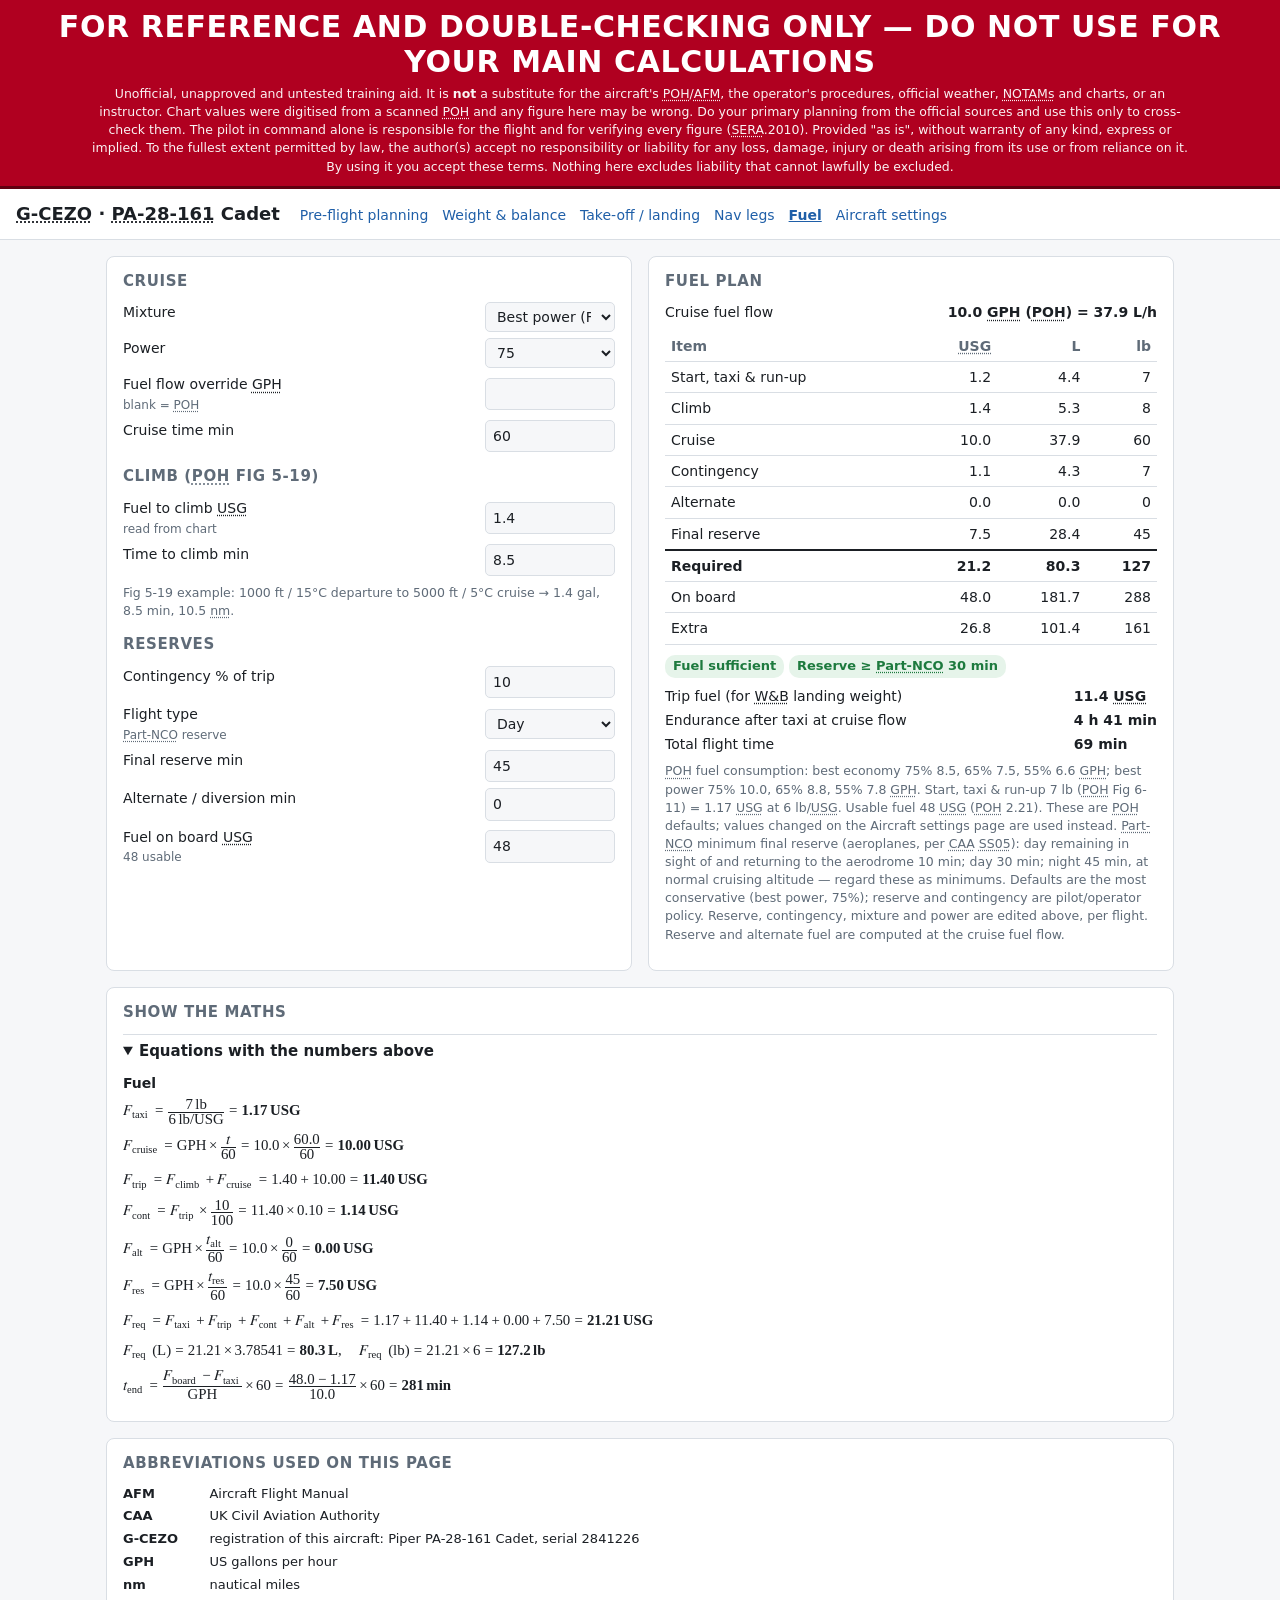
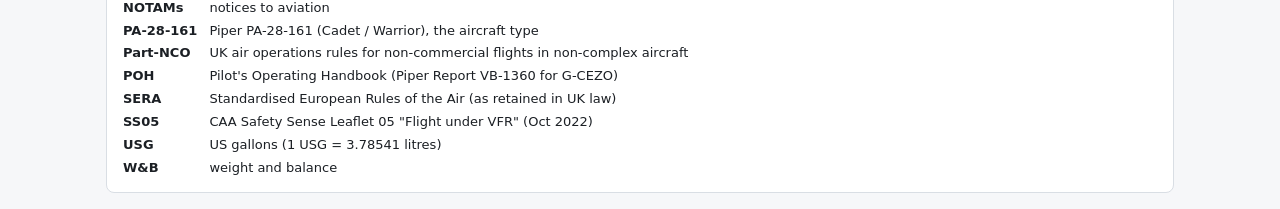
==== tools/fuel.html @ 7f7208da "Add G-CEZO web planning tools Pre-flight planning, weight & balance, take-off/landing performance, n" ====
<!doctype html>
<html lang="en"><head>
<meta charset="utf-8"><meta name="viewport" content="width=device-width,initial-scale=1">
<title>G-CEZO Fuel Planning</title>
<link rel="stylesheet" href="gcezo.css">
<script src="gcezo-charts.js"></script><script src="gcezo-lib.js"></script><script src="gcezo-math.js"></script><script src="gcezo-ui.js"></script><script src="gcezo-glossary.js"></script><script src="gcezo-plan.js"></script>
</head><body>
<main>
<div class="grid">
<section class="card">
  <h2>Cruise</h2>
  <label class="f">Mixture <select id="mix"><option value="bestPower">Best power (Fig 5-21)</option><option value="bestEconomy">Best economy (Fig 5-23)</option></select></label>
  <label class="f">Power <select id="pwr"><option>75</option><option>65</option><option>55</option></select></label>
  <label class="f">Fuel flow override GPH <small>blank = POH</small><input id="gph" type="number" placeholder=""></label>
  <label class="f">Cruise time min <input id="cruise" type="number" value="60"></label>
  <h2 style="margin-top:14px">Climb (POH Fig 5-19)</h2>
  <label class="f">Fuel to climb USG <small>read from chart</small><input id="climb" type="number" value="1.4" step="0.1"></label>
  <label class="f">Time to climb min <input id="climbt" type="number" value="8.5" step="0.5"></label>
  <p class="note">Fig 5-19 example: 1000 ft / 15&deg;C departure to 5000 ft / 5&deg;C cruise &rarr; 1.4 gal, 8.5 min, 10.5 nm.</p>
  <h2 style="margin-top:14px">Reserves</h2>
  <label class="f">Contingency % of trip <input id="cont" type="number" value="10"></label>
  <label class="f">Flight type <small>Part-NCO reserve</small><select id="ftype"><option value="day">Day</option><option value="dayLocal">Day, local (in sight of aerodrome)</option><option value="night">Night</option></select></label>
  <label class="f">Final reserve min <input id="res" type="number" value="45"></label>
  <label class="f">Alternate / diversion min <input id="alt" type="number" value="0"></label>
  <label class="f">Fuel on board USG <small id="fobmax"></small><input id="fob" type="number" value="48"></label>
</section>
<section class="card">
  <h2>Fuel plan</h2>
  <div id="out"></div>
  <p class="note">POH fuel consumption: best economy 75% 8.5, 65% 7.5, 55% 6.6 GPH; best power 75% 10.0, 65% 8.8, 55% 7.8 GPH.
  Start, taxi &amp; run-up 7 lb (POH Fig 6-11) = 1.17 USG at 6 lb/USG. Usable fuel 48 USG (POH 2.21). These are POH defaults; values changed on the Aircraft settings page are used instead.
  Part-NCO minimum final reserve (aeroplanes, per CAA SS05): day remaining in sight of and returning to the aerodrome 10 min; day 30 min; night 45 min, at normal cruising altitude &mdash; regard these as minimums.
  Defaults are the most conservative (best power, 75%); reserve and contingency are pilot/operator policy. Reserve, contingency, mixture and power are edited above, per flight.
  Reserve and alternate fuel are computed at the cruise fuel flow.</p>
</section>
</div>
<section class="card" style="margin-top:16px"><h2>Show the maths</h2><details class="maths" open><summary>Equations with the numbers above</summary><div id="maths"></div></details></section>
</main>
<script>
navBar('fuel.html');
$('fobmax').textContent=`${GCEZO.fuel.usableUSG} usable`;
const ids=['mix','pwr','gph','cruise','climb','climbt','cont','ftype','res','alt','fob'];
setDefault('mix',GCEZO.plan.mixture); setDefault('pwr',String(GCEZO.plan.power));
setDefault('cont',GCEZO.plan.contingencyPct); setDefault('ftype',GCEZO.plan.flightType); setDefault('res',GCEZO.plan.reserveMin); setDefault('fob',GCEZO.fuel.usableUSG);
const save=persist('gcezo-fuel-v2',ids);
function calc(){
  const poh=GCEZO.fuelFlowGPH[$('mix').value][$('pwr').value];
  const gph=$('gph').value!==''?num('gph'):poh;
  const taxi=-GCEZO.taxiAllowance.weight/GCEZO.fuel.lbPerUSG;
  const climb=num('climb'), cruise=gph*num('cruise')/60;
  const trip=climb+cruise, cont=trip*num('cont')/100, alt=gph*num('alt')/60, res=gph*num('res')/60;
  const req=taxi+trip+cont+alt+res, fob=num('fob');
  const endur=(fob-taxi)/gph*60;
  const row=(t,v)=>`<tr><td>${t}</td><td>${fx(v,1)}</td><td>${fx(v*GCEZO.conv.usgToL,1)}</td><td>${fx(v*GCEZO.fuel.lbPerUSG,0)}</td></tr>`;
  $('out').innerHTML=`<div class="kv"><span>Cruise fuel flow</span><b>${fx(gph,1)} GPH ${$('gph').value!==''?'(override)':'(POH)'} = ${fx(gph*GCEZO.conv.usgToL,1)} L/h</b></div>
  <table style="margin-top:8px"><tr><th>Item</th><th>USG</th><th>L</th><th>lb</th></tr>
  ${row('Start, taxi & run-up',taxi)}${row('Climb',climb)}${row('Cruise',cruise)}${row('Contingency',cont)}${row('Alternate',alt)}${row('Final reserve',res)}
  <tr class="tot"><td>Required</td><td>${fx(req,1)}</td><td>${fx(req*GCEZO.conv.usgToL,1)}</td><td>${fx(req*GCEZO.fuel.lbPerUSG,0)}</td></tr>
  ${row('On board',fob)}${row('Extra',fob-req)}</table>
  <div style="margin-top:10px">${pill(fob>=req,'Fuel sufficient','Fuel insufficient')} ${(()=>{const nr=NCO_RESERVE[$('ftype').value];return num('res')>=nr.min?`<span class="pill ok">Reserve &ge; Part-NCO ${nr.min} min</span>`:`<span class="pill bad">Reserve below Part-NCO ${nr.min} min</span>`;})()} ${fob>GCEZO.fuel.usableUSG?`<span class="pill bad">exceeds ${GCEZO.fuel.usableUSG} USG usable</span>`:''}</div>
  <div class="kv" style="margin-top:8px"><span>Trip fuel (for W&amp;B landing weight)</span><b>${fx(trip,1)} USG</b>
  <span>Endurance after taxi at cruise flow</span><b>${Math.floor(endur/60)} h ${fx(endur%60)} min</b>
  <span>Total flight time</span><b>${fx(num('climbt')+num('cruise'))} min</b></div>`;
  $('maths').innerHTML=mathsFuel({taxi,climb,gph,cruiseMin:num('cruise'),cruise,contPct:num('cont'),cont,altMin:num('alt'),alt,resMin:num('res'),res,req,fob,endur});
  save();
}
ids.forEach(i=>$(i).addEventListener('input',calc)); calc();
</script>
</body></html>
---- tools/gcezo.css ----
:root{
  --bg:#f6f7f9; --card:#fff; --ink:#1b1f24; --mute:#5f6b78; --line:#d9dee4;
  --acc:#1f5fa8; --ok:#1d7a3e; --okbg:#e6f4ea; --bad:#b3261e; --badbg:#fde8e6; --warn:#8a5a00; --warnbg:#fff4d6; --wind:#1C6FB0;
}
@media (prefers-color-scheme: dark){
  :root:not([data-theme="light"]){
    --bg:#121417; --card:#1b1e23; --ink:#e7eaee; --mute:#9aa5b1; --line:#2e333a;
    --acc:#7fb0ef; --ok:#7fd49a; --okbg:#1a3324; --bad:#ff8a80; --badbg:#3a1d1b; --warn:#f3c35c; --warnbg:#3a2f12; --wind:#6FB4EA;
  }
}
*{box-sizing:border-box}
body{margin:0;background:var(--bg);color:var(--ink);font:15px/1.45 system-ui,-apple-system,"Segoe UI",Roboto,sans-serif}
header{background:var(--card);border-bottom:1px solid var(--line);padding:12px 16px;display:flex;flex-wrap:wrap;gap:8px 20px;align-items:baseline}
header h1{font-size:18px;margin:0}
header nav{display:flex;flex-wrap:wrap;gap:4px 14px;font-size:14px}
header nav a{color:var(--acc);text-decoration:none}
header nav a.on{font-weight:600;text-decoration:underline}
main{max-width:1100px;margin:0 auto;padding:16px}
.grid{display:grid;gap:16px;grid-template-columns:repeat(auto-fit,minmax(320px,1fr))}
.card{background:var(--card);border:1px solid var(--line);border-radius:8px;padding:14px 16px}
.card h2{font-size:15px;margin:0 0 10px;text-transform:uppercase;letter-spacing:.04em;color:var(--mute)}
label.f{display:grid;grid-template-columns:1fr 130px;align-items:center;gap:8px;margin:6px 0;font-size:14px}
label.f small{color:var(--mute);grid-column:1;grid-row:2;margin-top:-6px;font-size:12px}
label.f > input,label.f > select,label.f > span{grid-column:2;grid-row:1 / span 2}
input,select{font:inherit;padding:5px 7px;border:1px solid var(--line);border-radius:5px;background:var(--bg);color:var(--ink);width:100%}
input[type=checkbox]{width:auto}
button{font:inherit;padding:5px 10px;border:1px solid var(--line);border-radius:5px;background:var(--bg);color:var(--ink);cursor:pointer}
table{border-collapse:collapse;width:100%;font-size:14px;font-variant-numeric:tabular-nums}
th,td{padding:5px 6px;border-bottom:1px solid var(--line);text-align:right}
th:first-child,td:first-child{text-align:left}
th{color:var(--mute);font-weight:600}
tr.tot td{font-weight:600;border-top:2px solid var(--ink)}
.big{font-size:26px;font-weight:650;font-variant-numeric:tabular-nums}
.kv{display:grid;grid-template-columns:1fr auto;gap:4px 12px;font-size:14px}
.kv b{font-variant-numeric:tabular-nums}
.pill{display:inline-block;padding:2px 8px;border-radius:10px;font-size:13px;font-weight:600}
.pill.ok{background:var(--okbg);color:var(--ok)} .pill.bad{background:var(--badbg);color:var(--bad)} .pill.warn{background:var(--warnbg);color:var(--warn)}
.msg{margin:6px 0;padding:6px 9px;border-radius:5px;font-size:13px}
.msg.bad{background:var(--badbg);color:var(--bad)} .msg.warn{background:var(--warnbg);color:var(--warn)}
.note{font-size:12.5px;color:var(--mute);margin-top:8px}
.row{display:flex;gap:8px;flex-wrap:wrap;align-items:center}
svg text{fill:var(--mute);font-size:11px}
.legs input{padding:4px 5px}
td.mh{color:var(--acc);font-weight:600}
.leg{border:1px solid var(--line);border-radius:8px;padding:10px 12px;margin-bottom:10px;background:var(--bg)}
.leghead{display:flex;align-items:center;justify-content:space-between;gap:8px;margin-bottom:8px}
.legnum{font-weight:700;color:var(--acc)}
.leginputs{display:grid;grid-template-columns:2fr 1fr 1fr;gap:8px}
.leginputs label,.navgrid label{display:block;font-size:12.5px;color:var(--mute);margin-bottom:3px}
@media (max-width:480px){.leginputs{grid-template-columns:1fr 1fr}.leginputs .name{grid-column:1/-1}}
.navgrid{display:grid;grid-template-columns:repeat(auto-fit,minmax(130px,1fr));gap:10px}
.legout{display:grid;grid-template-columns:auto 1fr;gap:12px;align-items:center;margin-top:10px}
.legout svg{width:92px;height:92px}
.nums{display:grid;grid-template-columns:repeat(auto-fit,minmax(78px,1fr));gap:6px 12px}
.n b{display:block;font-size:20px;font-weight:650;font-variant-numeric:tabular-nums;line-height:1.15}
.n span{font-size:12px;color:var(--mute)}
.n.mh b{color:var(--acc)}
.varrow{display:flex;gap:6px}.varrow select{width:64px}
details summary{cursor:pointer;font-weight:600}
@media (max-width:560px){ label.f{grid-template-columns:1fr 110px} }
@media print{ header nav,button{display:none} body{background:#fff} .card{break-inside:avoid;border-color:#999} }
.disclaimer{background:#b00020;color:#fff;padding:10px 16px;text-align:center;border-bottom:3px solid #600010}
.disclaimer .dz-big{font-size:clamp(18px,3.2vw,30px);font-weight:900;letter-spacing:.02em;line-height:1.15;animation:dzflash 1s steps(1,end) infinite}
.disclaimer .dz-small{font-size:12.5px;max-width:1100px;margin:6px auto 0;opacity:.95}
@keyframes dzflash{0%{color:#fff}50%{color:#ffe14d}}
@media (prefers-reduced-motion: reduce){.disclaimer .dz-big{animation:none}}
@media print{.disclaimer .dz-big{animation:none}}
.eq{font-size:13.5px;margin:4px 0;font-variant-numeric:tabular-nums;line-height:1.5}
details.maths{margin-top:10px;border-top:1px solid var(--line);padding-top:6px}
details.maths h4{margin:10px 0 4px;font-size:14px}
label.fac input[type=number]{padding:2px 4px}
.kv2{display:grid;gap:0 16px;grid-template-columns:repeat(auto-fit,minmax(240px,1fr))}
.step{display:inline-block;background:var(--acc);color:var(--card);border-radius:50%;width:24px;height:24px;text-align:center;line-height:24px;font-weight:700;margin-right:8px;font-size:13px}
.card h2 .step{text-transform:none;letter-spacing:0}
.stephead{font-size:13px;font-weight:700;margin:10px 0 2px;color:var(--mute)}
label.row{flex-wrap:nowrap}
label.row > span{min-width:0}
a{color:var(--acc)}
.eq{overflow-x:auto;overflow-y:hidden;margin:2px 0 6px;padding:2px 0}
.eq math{font-size:1.08em;text-align:left;margin:0}
.eq math{math-style:normal;font-size:1.1em}
.eqnote{font-size:12px;color:var(--mute);margin:-2px 0 2px}
.sheetbox{margin-top:8px}
.sheetbox svg.sheet{background:#fff;border:1px solid var(--line);border-radius:4px;margin-top:6px}
.sheetlbl{font:700 22px system-ui,sans-serif;paint-order:stroke;stroke:#fff;stroke-width:5px}
abbr[title]{text-decoration:underline dotted;text-underline-offset:2px;cursor:help}
.kv.gl{grid-template-columns:auto 1fr;font-size:13px}
.disclaimer abbr{color:inherit}
label.f > span.lt{grid-column:1;grid-row:1}
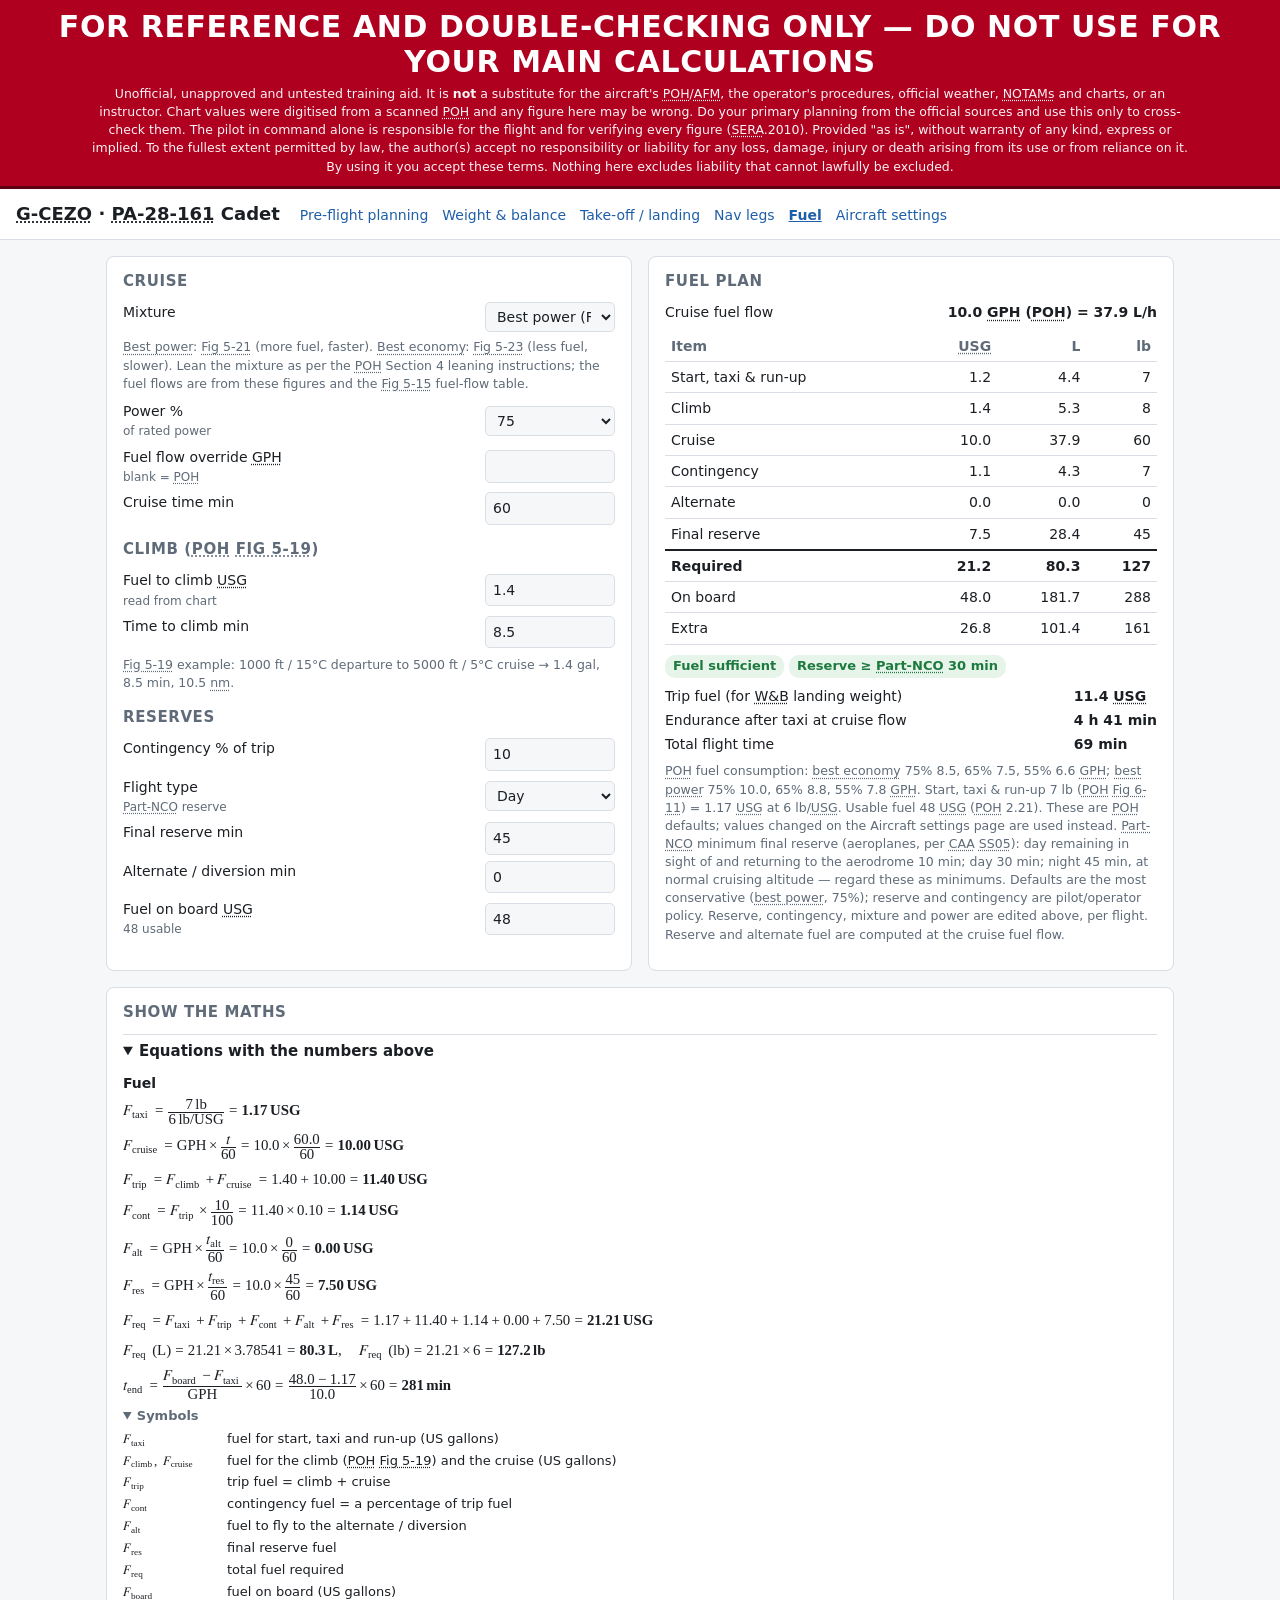
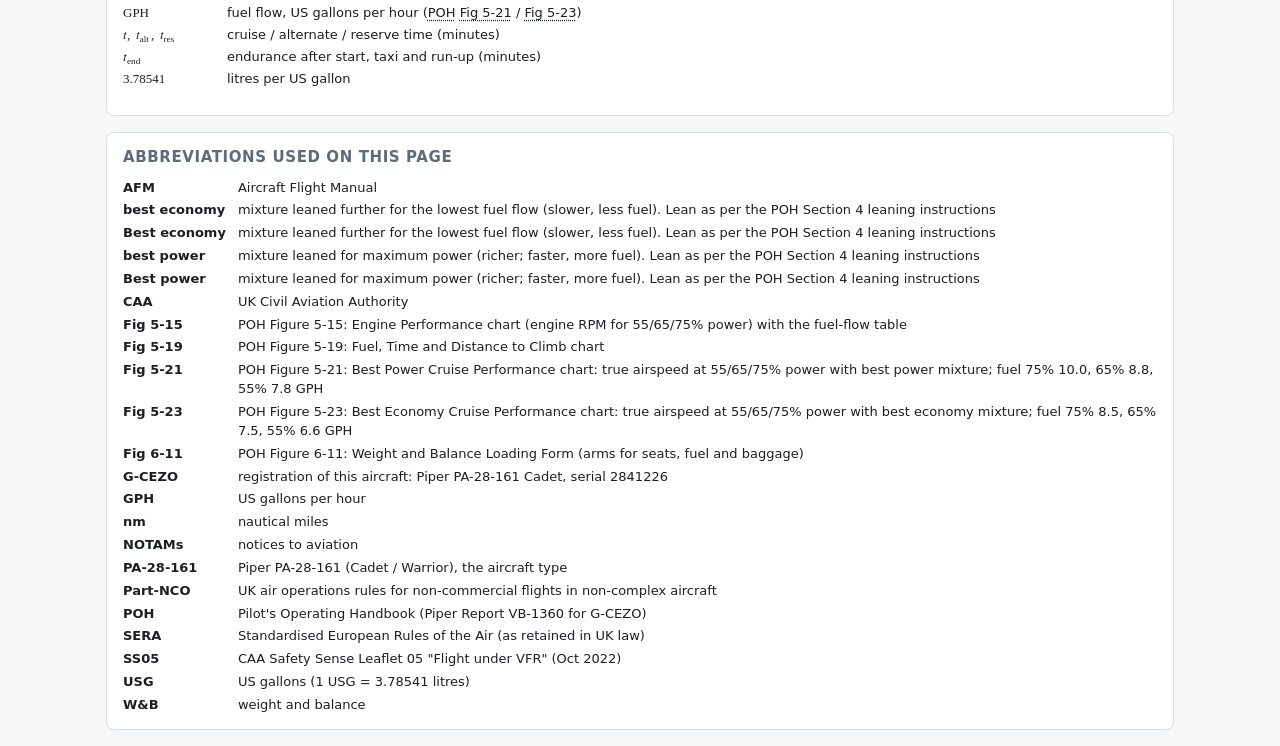
==== commit b86d5dce: "Restore flight details at top of pre-flight planning; explain POH figures Flight card (date, pilot, " ====
--- a/tools/fuel.html
+++ b/tools/fuel.html
@@ -10,7 +10,8 @@
 <section class="card">
   <h2>Cruise</h2>
   <label class="f">Mixture <select id="mix"><option value="bestPower">Best power (Fig 5-21)</option><option value="bestEconomy">Best economy (Fig 5-23)</option></select></label>
-  <label class="f">Power <select id="pwr"><option>75</option><option>65</option><option>55</option></select></label>
+  <p class="note" style="margin:2px 0 8px">Best power: Fig 5-21 (more fuel, faster). Best economy: Fig 5-23 (less fuel, slower). Lean the mixture as per the POH Section 4 leaning instructions; the fuel flows are from these figures and the Fig 5-15 fuel-flow table.</p>
+  <label class="f">Power % <small>of rated power</small><select id="pwr"><option>75</option><option>65</option><option>55</option></select></label>
   <label class="f">Fuel flow override GPH <small>blank = POH</small><input id="gph" type="number" placeholder=""></label>
   <label class="f">Cruise time min <input id="cruise" type="number" value="60"></label>
   <h2 style="margin-top:14px">Climb (POH Fig 5-19)</h2>
--- a/tools/gcezo.css
+++ b/tools/gcezo.css
@@ -87,3 +87,6 @@
 .kv.gl{grid-template-columns:auto 1fr;font-size:13px}
 .disclaimer abbr{color:inherit}
 label.f > span.lt{grid-column:1;grid-row:1}
+details.legend{margin:6px 0 12px;font-size:13px}
+details.legend summary{font-weight:600;color:var(--mute)}
+details.legend .kv.gl{grid-template-columns:minmax(90px,auto) 1fr;gap:3px 14px;margin-top:4px}
